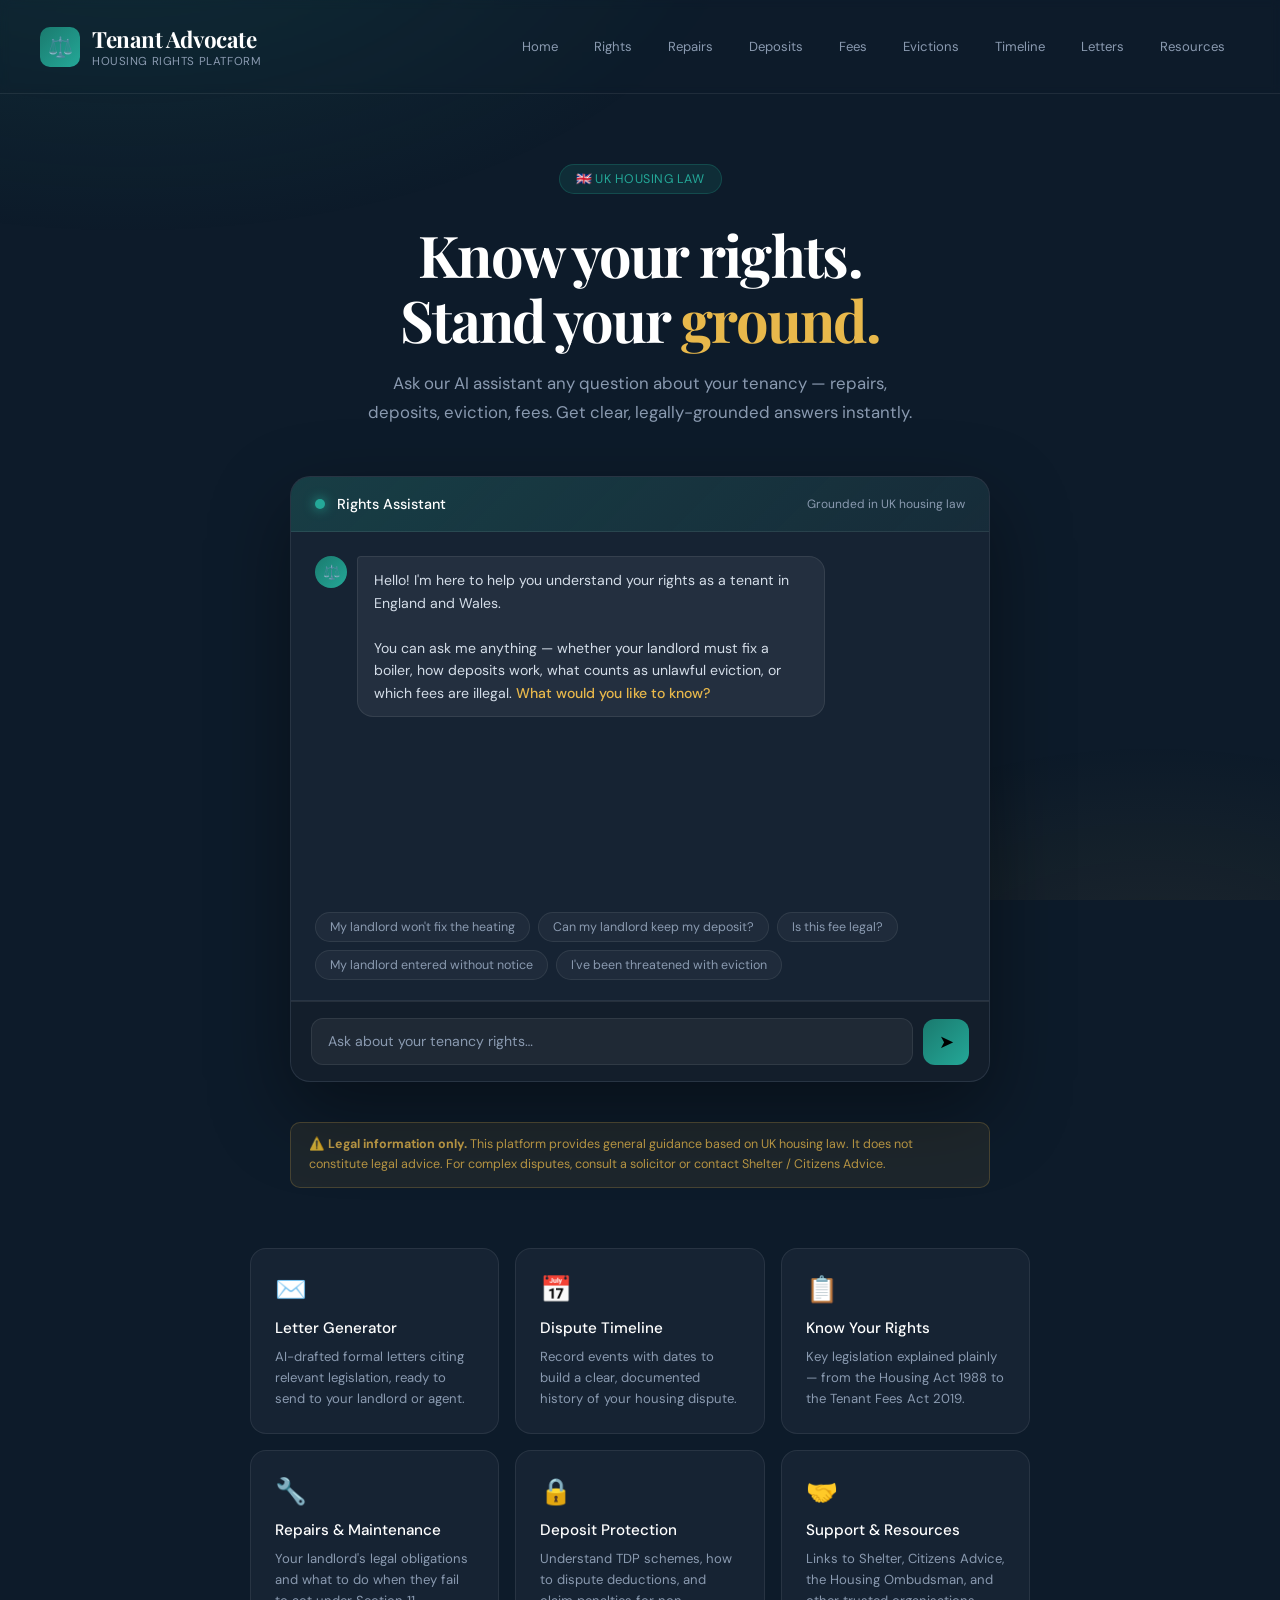
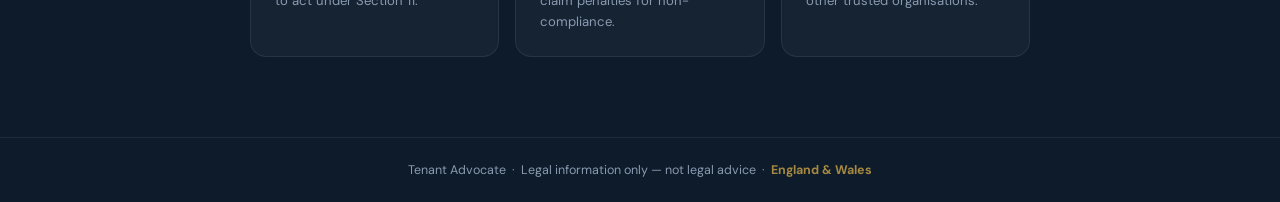
==== home.html @ 384cc223 "Create home.html html home page alternative claude.ai ver 1" ====
<!DOCTYPE html>
<html lang="en">
<head>
<meta charset="UTF-8">
<meta name="viewport" content="width=device-width, initial-scale=1.0">
<title>Tenant Advocate – Know Your Rights</title>
<link rel="preconnect" href="https://fonts.googleapis.com">
<link href="https://fonts.googleapis.com/css2?family=Playfair+Display:wght@600;700&family=DM+Sans:wght@300;400;500&display=swap" rel="stylesheet">
<style>
:root {
  --navy: #0d1b2a;
  --teal: #1a7a6e;
  --teal-light: #24a898;
  --gold: #e8b84b;
  --cream: #f8f4ec;
  --muted: #8a9ab0;
  --card-bg: #162333;
  --border: rgba(255,255,255,0.08);
}

*, *::before, *::after { box-sizing: border-box; margin: 0; padding: 0; }

body {
  font-family: 'DM Sans', sans-serif;
  background: var(--navy);
  color: #e8edf3;
  min-height: 100vh;
  overflow-x: hidden;
}

/* ─── BACKGROUND TEXTURE ─── */
body::before {
  content: '';
  position: fixed;
  inset: 0;
  background:
    radial-gradient(ellipse 80% 60% at 10% -10%, rgba(26,122,110,0.18) 0%, transparent 60%),
    radial-gradient(ellipse 60% 50% at 90% 110%, rgba(232,184,75,0.08) 0%, transparent 55%);
  pointer-events: none;
  z-index: 0;
}

/* ─── HEADER ─── */
header {
  position: relative;
  z-index: 10;
  padding: 24px 40px;
  display: flex;
  align-items: center;
  justify-content: space-between;
  border-bottom: 1px solid var(--border);
  backdrop-filter: blur(4px);
}

.logo {
  display: flex;
  align-items: center;
  gap: 12px;
}

.logo-icon {
  width: 40px; height: 40px;
  background: linear-gradient(135deg, var(--teal), var(--teal-light));
  border-radius: 10px;
  display: flex; align-items: center; justify-content: center;
  font-size: 20px;
}

.logo h1 {
  font-family: 'Playfair Display', serif;
  font-size: 1.4rem;
  color: #fff;
  letter-spacing: -0.02em;
}

.logo p {
  font-size: 0.72rem;
  color: var(--muted);
  letter-spacing: 0.05em;
  text-transform: uppercase;
}

nav {
  display: flex;
  gap: 6px;
  flex-wrap: wrap;
}

nav a {
  color: var(--muted);
  text-decoration: none;
  font-size: 0.82rem;
  padding: 6px 14px;
  border-radius: 20px;
  transition: all 0.2s;
  border: 1px solid transparent;
}

nav a:hover {
  color: #fff;
  border-color: var(--border);
  background: rgba(255,255,255,0.05);
}

/* ─── HERO ─── */
.hero {
  position: relative;
  z-index: 1;
  max-width: 860px;
  margin: 70px auto 0;
  padding: 0 40px;
  text-align: center;
}

.hero-badge {
  display: inline-flex;
  align-items: center;
  gap: 8px;
  background: rgba(26,122,110,0.2);
  border: 1px solid rgba(26,122,110,0.4);
  color: var(--teal-light);
  font-size: 0.78rem;
  padding: 6px 16px;
  border-radius: 20px;
  margin-bottom: 28px;
  letter-spacing: 0.04em;
  text-transform: uppercase;
}

.hero h2 {
  font-family: 'Playfair Display', serif;
  font-size: clamp(2.4rem, 5vw, 3.6rem);
  line-height: 1.12;
  letter-spacing: -0.03em;
  margin-bottom: 18px;
  color: #fff;
}

.hero h2 em {
  font-style: normal;
  color: var(--gold);
}

.hero p {
  font-size: 1.05rem;
  color: var(--muted);
  line-height: 1.7;
  max-width: 560px;
  margin: 0 auto 50px;
}

/* ─── AI CHAT WIDGET ─── */
.chat-container {
  position: relative;
  z-index: 1;
  max-width: 780px;
  margin: 0 auto 80px;
  padding: 0 40px;
}

.chat-card {
  background: var(--card-bg);
  border: 1px solid var(--border);
  border-radius: 20px;
  overflow: hidden;
  box-shadow: 0 30px 80px rgba(0,0,0,0.4);
}

.chat-header {
  background: linear-gradient(135deg, rgba(26,122,110,0.3), rgba(26,122,110,0.1));
  border-bottom: 1px solid var(--border);
  padding: 18px 24px;
  display: flex;
  align-items: center;
  gap: 12px;
}

.chat-header-dot {
  width: 10px; height: 10px;
  background: var(--teal-light);
  border-radius: 50%;
  box-shadow: 0 0 12px var(--teal-light);
  animation: pulse 2s infinite;
}

@keyframes pulse {
  0%, 100% { opacity: 1; }
  50% { opacity: 0.4; }
}

.chat-header h3 {
  font-size: 0.9rem;
  font-weight: 500;
  color: #fff;
}

.chat-header span {
  font-size: 0.75rem;
  color: var(--muted);
  margin-left: auto;
}

.chat-messages {
  height: 380px;
  overflow-y: auto;
  padding: 24px;
  display: flex;
  flex-direction: column;
  gap: 16px;
  scroll-behavior: smooth;
}

.chat-messages::-webkit-scrollbar { width: 4px; }
.chat-messages::-webkit-scrollbar-track { background: transparent; }
.chat-messages::-webkit-scrollbar-thumb { background: var(--border); border-radius: 2px; }

.msg {
  display: flex;
  gap: 10px;
  animation: fadeUp 0.3s ease;
}

@keyframes fadeUp {
  from { opacity: 0; transform: translateY(8px); }
  to { opacity: 1; transform: translateY(0); }
}

.msg.user { flex-direction: row-reverse; }

.msg-avatar {
  width: 32px; height: 32px;
  border-radius: 50%;
  flex-shrink: 0;
  display: flex; align-items: center; justify-content: center;
  font-size: 14px;
}

.msg.assistant .msg-avatar {
  background: linear-gradient(135deg, var(--teal), var(--teal-light));
}

.msg.user .msg-avatar {
  background: rgba(232,184,75,0.2);
  border: 1px solid rgba(232,184,75,0.3);
  color: var(--gold);
  font-size: 12px;
}

.msg-bubble {
  max-width: 72%;
  padding: 12px 16px;
  border-radius: 16px;
  font-size: 0.88rem;
  line-height: 1.6;
}

.msg.assistant .msg-bubble {
  background: rgba(255,255,255,0.06);
  border: 1px solid var(--border);
  border-top-left-radius: 4px;
  color: #d4dde8;
}

.msg.user .msg-bubble {
  background: rgba(26,122,110,0.25);
  border: 1px solid rgba(26,122,110,0.3);
  border-top-right-radius: 4px;
  color: #e8edf3;
}

.msg-bubble strong { color: var(--gold); font-weight: 500; }
.msg-bubble a { color: var(--teal-light); }

.typing-indicator {
  display: flex;
  gap: 5px;
  align-items: center;
  padding: 14px 16px;
}

.typing-indicator span {
  width: 7px; height: 7px;
  background: var(--muted);
  border-radius: 50%;
  animation: bounce 1.2s infinite;
}

.typing-indicator span:nth-child(2) { animation-delay: 0.2s; }
.typing-indicator span:nth-child(3) { animation-delay: 0.4s; }

@keyframes bounce {
  0%, 60%, 100% { transform: translateY(0); }
  30% { transform: translateY(-6px); }
}

.chat-input-row {
  border-top: 1px solid var(--border);
  padding: 16px 20px;
  display: flex;
  gap: 10px;
  align-items: flex-end;
  background: rgba(0,0,0,0.15);
}

.chat-input-row textarea {
  flex: 1;
  background: rgba(255,255,255,0.05);
  border: 1px solid var(--border);
  border-radius: 12px;
  color: #e8edf3;
  font-family: 'DM Sans', sans-serif;
  font-size: 0.88rem;
  padding: 12px 16px;
  resize: none;
  min-height: 46px;
  max-height: 120px;
  outline: none;
  transition: border-color 0.2s;
  line-height: 1.5;
}

.chat-input-row textarea:focus {
  border-color: rgba(26,122,110,0.5);
}

.chat-input-row textarea::placeholder { color: var(--muted); }

.send-btn {
  width: 46px; height: 46px;
  background: linear-gradient(135deg, var(--teal), var(--teal-light));
  border: none;
  border-radius: 12px;
  cursor: pointer;
  display: flex; align-items: center; justify-content: center;
  flex-shrink: 0;
  transition: opacity 0.2s, transform 0.15s;
  font-size: 18px;
}

.send-btn:hover { opacity: 0.9; transform: scale(1.05); }
.send-btn:disabled { opacity: 0.4; cursor: default; transform: none; }

/* ─── SUGGESTION CHIPS ─── */
.chips {
  padding: 0 24px 20px;
  display: flex;
  flex-wrap: wrap;
  gap: 8px;
  border-bottom: 1px solid var(--border);
}

.chip {
  background: rgba(255,255,255,0.04);
  border: 1px solid var(--border);
  color: var(--muted);
  font-size: 0.78rem;
  padding: 6px 14px;
  border-radius: 20px;
  cursor: pointer;
  transition: all 0.2s;
  font-family: 'DM Sans', sans-serif;
}

.chip:hover {
  background: rgba(26,122,110,0.15);
  border-color: rgba(26,122,110,0.35);
  color: var(--teal-light);
}

/* ─── FEATURE GRID ─── */
.features {
  position: relative;
  z-index: 1;
  max-width: 860px;
  margin: 0 auto 80px;
  padding: 0 40px;
  display: grid;
  grid-template-columns: repeat(auto-fit, minmax(240px, 1fr));
  gap: 16px;
}

.feature-card {
  background: var(--card-bg);
  border: 1px solid var(--border);
  border-radius: 16px;
  padding: 24px;
  text-decoration: none;
  color: inherit;
  transition: all 0.25s;
  position: relative;
  overflow: hidden;
}

.feature-card::after {
  content: '';
  position: absolute;
  bottom: 0; left: 0; right: 0;
  height: 2px;
  background: linear-gradient(90deg, var(--teal), var(--teal-light));
  transform: scaleX(0);
  transition: transform 0.3s;
}

.feature-card:hover { border-color: rgba(26,122,110,0.35); transform: translateY(-2px); }
.feature-card:hover::after { transform: scaleX(1); }

.feature-icon { font-size: 1.6rem; margin-bottom: 12px; }
.feature-card h3 { font-size: 0.95rem; font-weight: 500; margin-bottom: 8px; color: #fff; }
.feature-card p { font-size: 0.82rem; color: var(--muted); line-height: 1.6; }

/* ─── FOOTER ─── */
footer {
  position: relative;
  z-index: 1;
  border-top: 1px solid var(--border);
  padding: 24px 40px;
  text-align: center;
  color: var(--muted);
  font-size: 0.78rem;
}

footer strong { color: rgba(232,184,75,0.7); }

/* ─── DISCLAIMER ─── */
.disclaimer {
  position: relative;
  z-index: 1;
  max-width: 780px;
  margin: -40px auto 60px;
  padding: 0 40px;
}

.disclaimer p {
  background: rgba(232,184,75,0.07);
  border: 1px solid rgba(232,184,75,0.2);
  border-radius: 10px;
  padding: 12px 18px;
  font-size: 0.78rem;
  color: rgba(232,184,75,0.75);
  line-height: 1.6;
}

@media (max-width: 600px) {
  header { padding: 16px 20px; flex-direction: column; gap: 14px; }
  .hero, .chat-container, .features, .disclaimer { padding: 0 20px; }
  .hero h2 { font-size: 2rem; }
  nav { justify-content: center; }
}
</style>
</head>
<body>

<header>
  <div class="logo">
    <div class="logo-icon">⚖️</div>
    <div>
      <h1>Tenant Advocate</h1>
      <p>Housing Rights Platform</p>
    </div>
  </div>
  <nav>
    <a href="index.html">Home</a>
    <a href="pages/know-your-rights.html">Rights</a>
    <a href="pages/repairs.html">Repairs</a>
    <a href="pages/deposits.html">Deposits</a>
    <a href="pages/fees.html">Fees</a>
    <a href="pages/evictions.html">Evictions</a>
    <a href="pages/timeline-tool.html">Timeline</a>
    <a href="pages/letters.html">Letters</a>
    <a href="pages/resources.html">Resources</a>
  </nav>
</header>

<div class="hero">
  <div class="hero-badge">🇬🇧 UK Housing Law</div>
  <h2>Know your rights.<br>Stand your <em>ground.</em></h2>
  <p>Ask our AI assistant any question about your tenancy — repairs, deposits, eviction, fees. Get clear, legally-grounded answers instantly.</p>
</div>

<div class="chat-container">
  <div class="chat-card">
    <div class="chat-header">
      <div class="chat-header-dot"></div>
      <h3>Rights Assistant</h3>
      <span>Grounded in UK housing law</span>
    </div>

    <div class="chat-messages" id="chatMessages">
      <div class="msg assistant">
        <div class="msg-avatar">⚖️</div>
        <div class="msg-bubble">
          Hello! I'm here to help you understand your rights as a tenant in England and Wales.<br><br>
          You can ask me anything — whether your landlord must fix a boiler, how deposits work, what counts as unlawful eviction, or which fees are illegal. <strong>What would you like to know?</strong>
        </div>
      </div>
    </div>

    <div class="chips" id="suggestionChips">
      <button class="chip" onclick="sendChip(this)">My landlord won't fix the heating</button>
      <button class="chip" onclick="sendChip(this)">Can my landlord keep my deposit?</button>
      <button class="chip" onclick="sendChip(this)">Is this fee legal?</button>
      <button class="chip" onclick="sendChip(this)">My landlord entered without notice</button>
      <button class="chip" onclick="sendChip(this)">I've been threatened with eviction</button>
    </div>

    <div class="chat-input-row">
      <textarea id="chatInput" placeholder="Ask about your tenancy rights…" rows="1"
        onkeydown="if(event.key==='Enter'&&!event.shiftKey){event.preventDefault();sendMessage()}"
        oninput="autoResize(this)"></textarea>
      <button class="send-btn" id="sendBtn" onclick="sendMessage()">➤</button>
    </div>
  </div>
</div>

<div class="disclaimer">
  <p>⚠️ <strong>Legal information only.</strong> This platform provides general guidance based on UK housing law. It does not constitute legal advice. For complex disputes, consult a solicitor or contact Shelter / Citizens Advice.</p>
</div>

<div class="features">
  <a class="feature-card" href="pages/letters.html">
    <div class="feature-icon">✉️</div>
    <h3>Letter Generator</h3>
    <p>AI-drafted formal letters citing relevant legislation, ready to send to your landlord or agent.</p>
  </a>
  <a class="feature-card" href="pages/timeline-tool.html">
    <div class="feature-icon">📅</div>
    <h3>Dispute Timeline</h3>
    <p>Record events with dates to build a clear, documented history of your housing dispute.</p>
  </a>
  <a class="feature-card" href="pages/know-your-rights.html">
    <div class="feature-icon">📋</div>
    <h3>Know Your Rights</h3>
    <p>Key legislation explained plainly — from the Housing Act 1988 to the Tenant Fees Act 2019.</p>
  </a>
  <a class="feature-card" href="pages/repairs.html">
    <div class="feature-icon">🔧</div>
    <h3>Repairs & Maintenance</h3>
    <p>Your landlord's legal obligations and what to do when they fail to act under Section 11.</p>
  </a>
  <a class="feature-card" href="pages/deposits.html">
    <div class="feature-icon">🔒</div>
    <h3>Deposit Protection</h3>
    <p>Understand TDP schemes, how to dispute deductions, and claim penalties for non-compliance.</p>
  </a>
  <a class="feature-card" href="pages/resources.html">
    <div class="feature-icon">🤝</div>
    <h3>Support & Resources</h3>
    <p>Links to Shelter, Citizens Advice, the Housing Ombudsman, and other trusted organisations.</p>
  </a>
</div>

<footer>
  <p>Tenant Advocate &nbsp;·&nbsp; Legal information only — not legal advice &nbsp;·&nbsp; <strong>England & Wales</strong></p>
</footer>

<script>
const SYSTEM_PROMPT = `You are a knowledgeable tenant rights assistant specialising in English and Welsh housing law. You help tenants understand their rights in clear, plain English.

When answering:
- Always cite relevant legislation (e.g. Housing Act 1988, Landlord and Tenant Act 1985 s.11, Tenant Fees Act 2019, Housing Act 2004, Protection from Eviction Act 1977)
- Be concise but thorough — use short paragraphs, not walls of text
- Use **bold** for key legal terms or acts
- If a situation is urgent or serious (e.g. illegal eviction, no heat in winter), flag it clearly and recommend seeking immediate help from Shelter (0808 800 4444) or Citizens Advice
- Always remind the user at the end that this is legal information, not legal advice, if the query is complex
- Do not help with anything unrelated to housing/tenancy law
- Format responses to be readable in a chat interface`;

let conversationHistory = [];

async function sendMessage() {
  const input = document.getElementById('chatInput');
  const text = input.value.trim();
  if (!text) return;

  appendMessage('user', text);
  input.value = '';
  input.style.height = 'auto';
  
  document.getElementById('suggestionChips').style.display = 'none';

  const sendBtn = document.getElementById('sendBtn');
  sendBtn.disabled = true;

  // Show typing indicator
  const typingId = showTyping();

  conversationHistory.push({ role: 'user', content: text });

  try {
    const response = await fetch('https://api.anthropic.com/v1/messages', {
      method: 'POST',
      headers: { 'Content-Type': 'application/json' },
      body: JSON.stringify({
        model: 'claude-sonnet-4-20250514',
        max_tokens: 1000,
        system: SYSTEM_PROMPT,
        messages: conversationHistory
      })
    });

    const data = await response.json();
    removeTyping(typingId);

    const reply = data.content?.map(b => b.text || '').join('') || 'Sorry, I could not get a response. Please try again.';
    
    conversationHistory.push({ role: 'assistant', content: reply });
    appendMessage('assistant', formatText(reply));

  } catch (err) {
    removeTyping(typingId);
    appendMessage('assistant', 'I\'m having trouble connecting. Please check your connection and try again.');
  }

  sendBtn.disabled = false;
}

function sendChip(btn) {
  document.getElementById('chatInput').value = btn.textContent;
  sendMessage();
}

function appendMessage(role, html) {
  const msgs = document.getElementById('chatMessages');
  const div = document.createElement('div');
  div.className = `msg ${role}`;
  div.innerHTML = `
    <div class="msg-avatar">${role === 'assistant' ? '⚖️' : '👤'}</div>
    <div class="msg-bubble">${html}</div>
  `;
  msgs.appendChild(div);
  msgs.scrollTop = msgs.scrollHeight;
}

function showTyping() {
  const msgs = document.getElementById('chatMessages');
  const id = 'typing-' + Date.now();
  const div = document.createElement('div');
  div.className = 'msg assistant';
  div.id = id;
  div.innerHTML = `
    <div class="msg-avatar">⚖️</div>
    <div class="msg-bubble">
      <div class="typing-indicator">
        <span></span><span></span><span></span>
      </div>
    </div>
  `;
  msgs.appendChild(div);
  msgs.scrollTop = msgs.scrollHeight;
  return id;
}

function removeTyping(id) {
  const el = document.getElementById(id);
  if (el) el.remove();
}

function formatText(text) {
  return text
    .replace(/\*\*(.+?)\*\*/g, '<strong>$1</strong>')
    .replace(/\n\n/g, '</p><p>')
    .replace(/\n/g, '<br>')
    .replace(/^(.+)$/, '<p>$1</p>');
}

function autoResize(el) {
  el.style.height = 'auto';
  el.style.height = Math.min(el.scrollHeight, 120) + 'px';
}
</script>
</body>
</html>
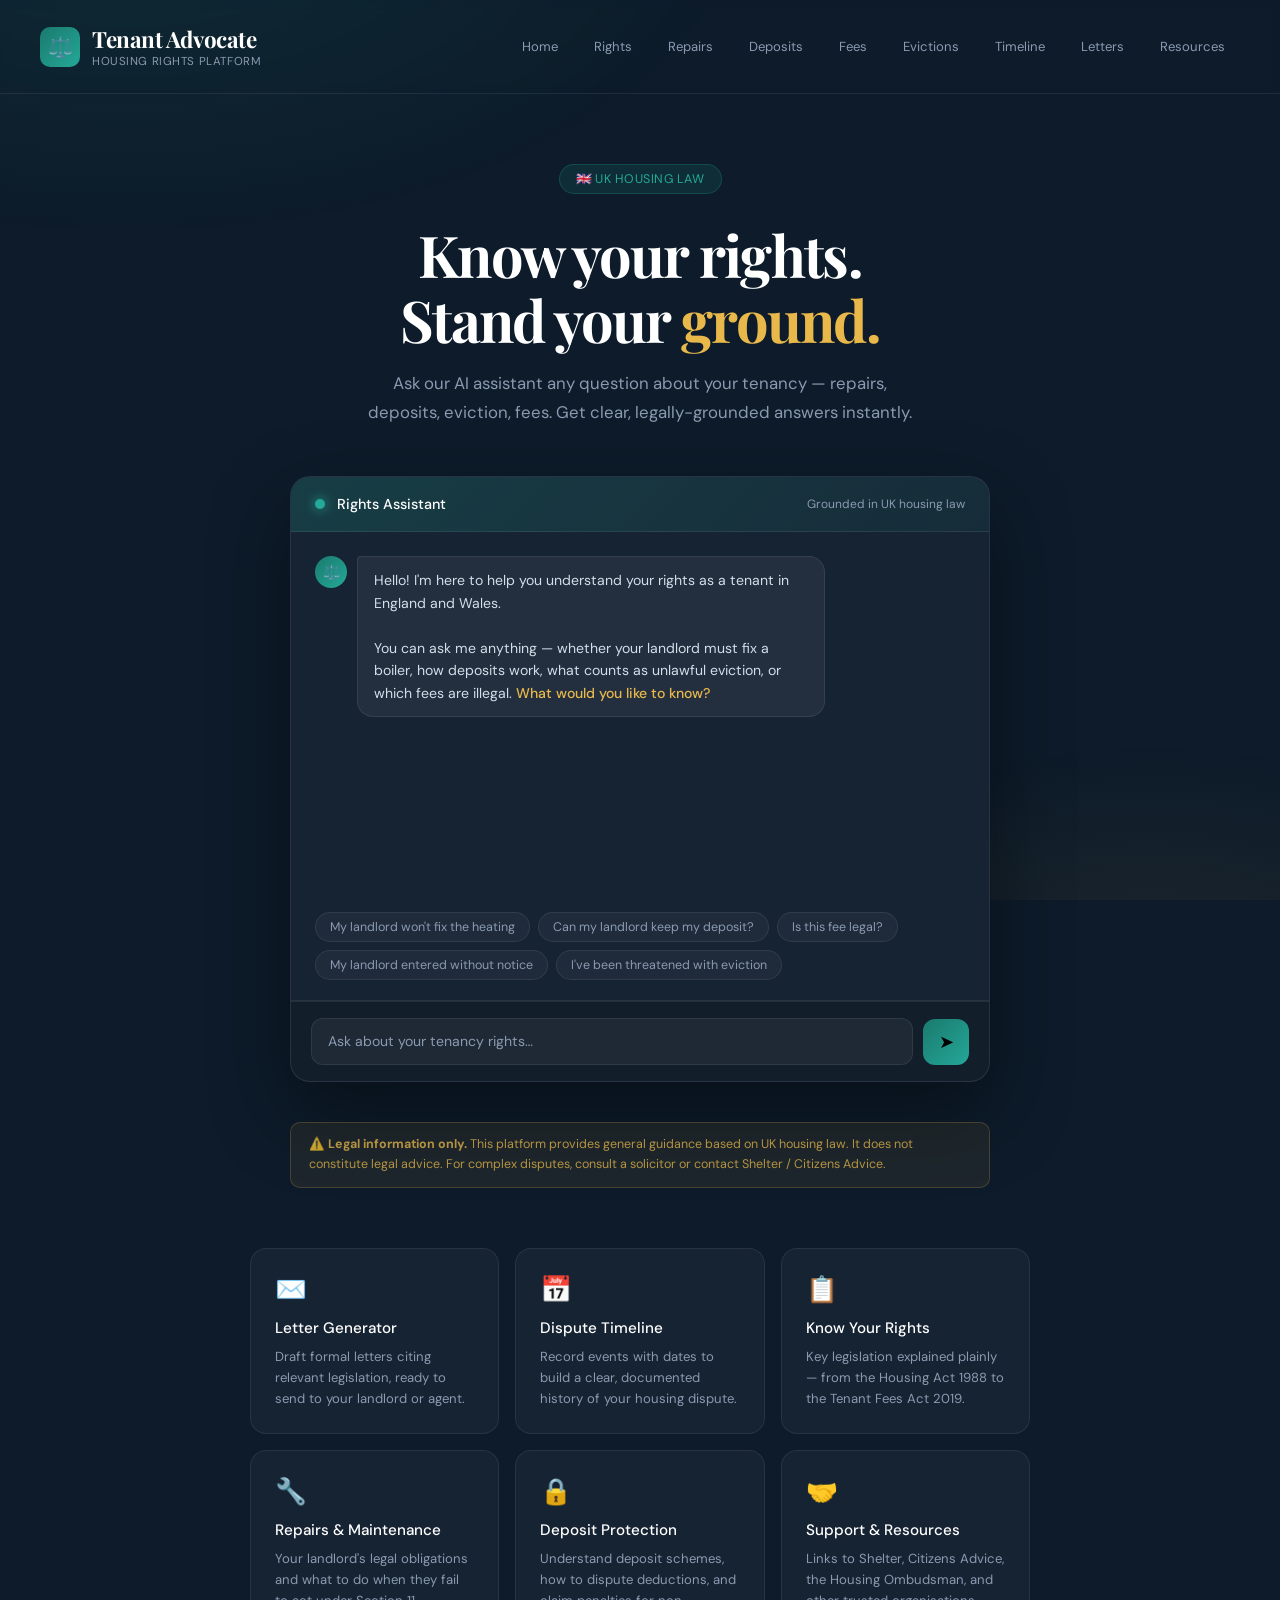
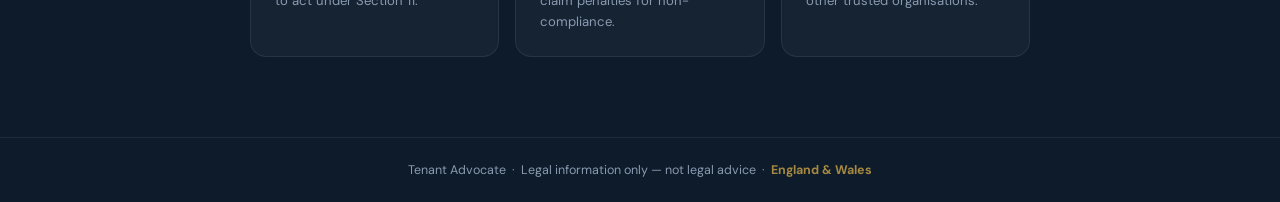
==== commit e09f1aff: "Update home.html removed reference to AI in letter generation" ====
--- a/home.html
+++ b/home.html
@@ -520,7 +520,7 @@
   <a class="feature-card" href="pages/letters.html">
     <div class="feature-icon">✉️</div>
     <h3>Letter Generator</h3>
-    <p>AI-drafted formal letters citing relevant legislation, ready to send to your landlord or agent.</p>
+    <p>Draft formal letters citing relevant legislation, ready to send to your landlord or agent.</p>
   </a>
   <a class="feature-card" href="pages/timeline-tool.html">
     <div class="feature-icon">📅</div>
@@ -540,7 +540,7 @@
   <a class="feature-card" href="pages/deposits.html">
     <div class="feature-icon">🔒</div>
     <h3>Deposit Protection</h3>
-    <p>Understand TDP schemes, how to dispute deductions, and claim penalties for non-compliance.</p>
+    <p>Understand deposit schemes, how to dispute deductions, and claim penalties for non-compliance.</p>
   </a>
   <a class="feature-card" href="pages/resources.html">
     <div class="feature-icon">🤝</div>
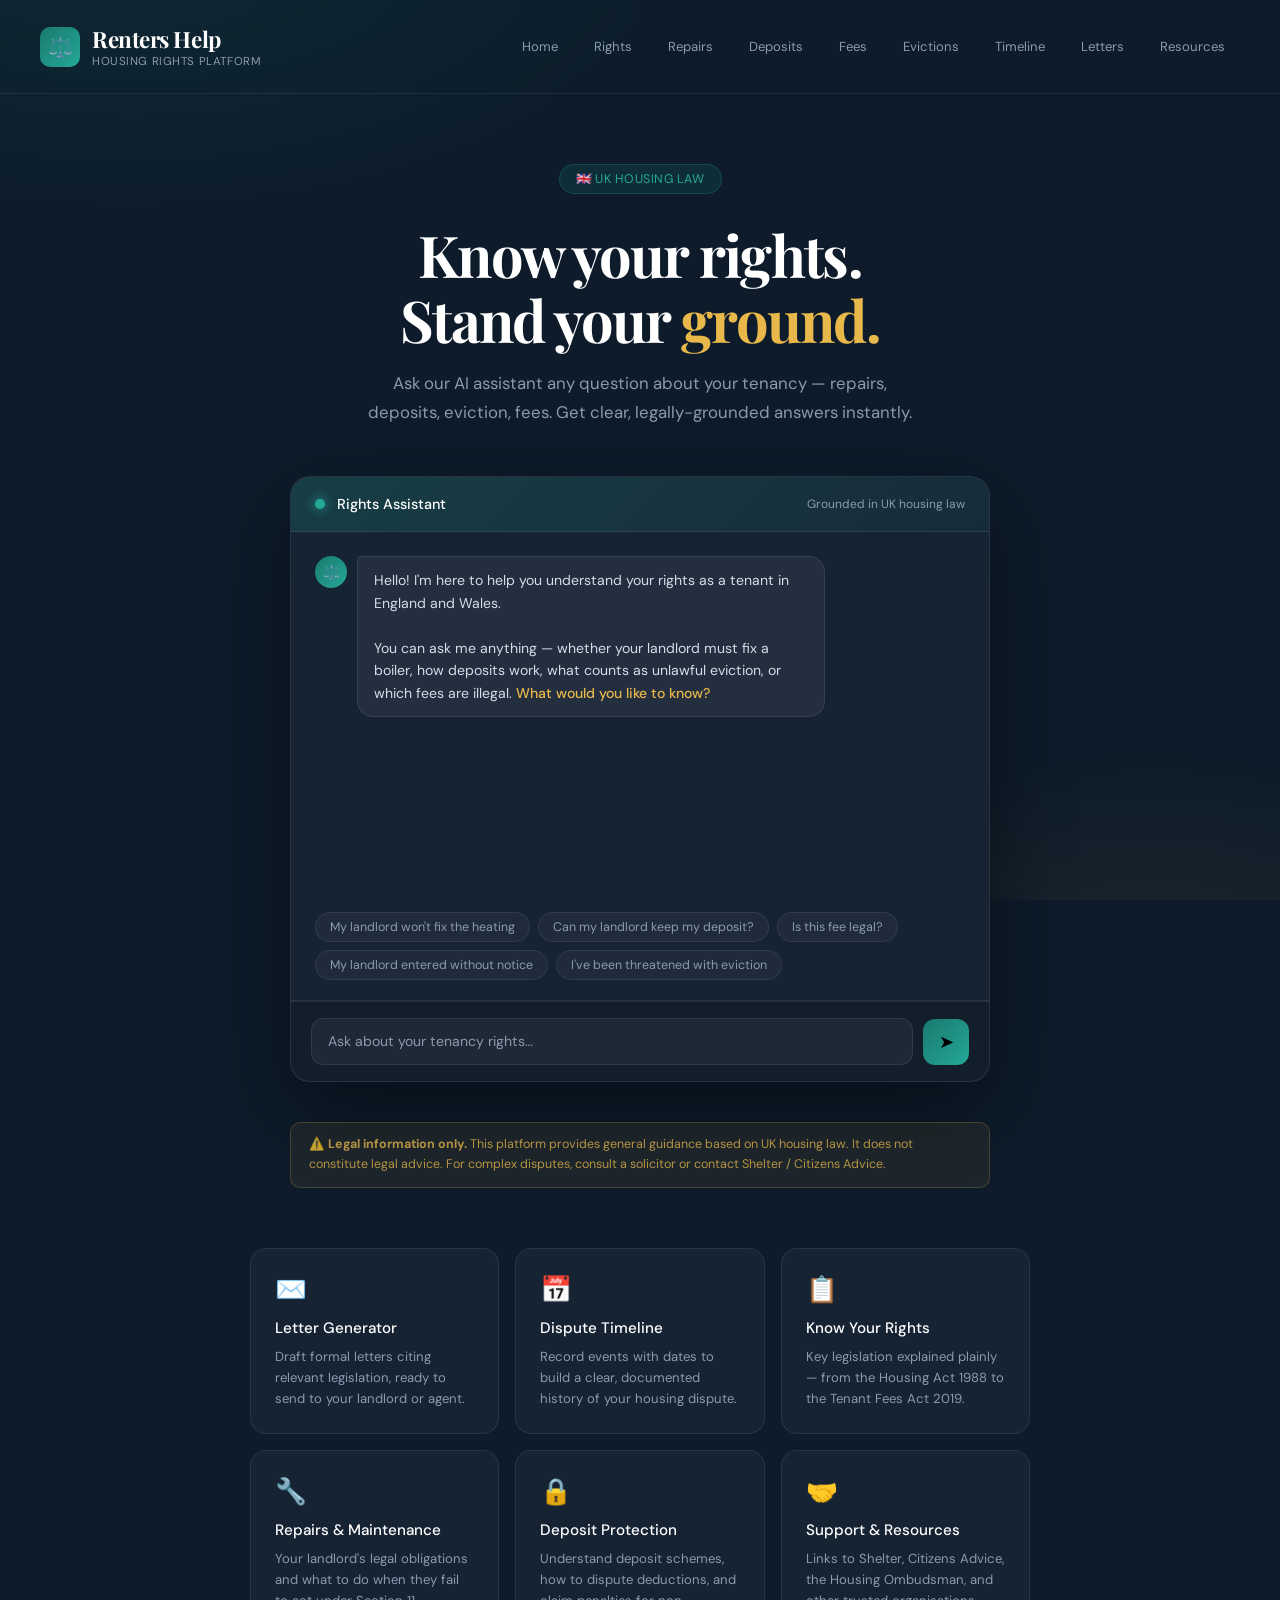
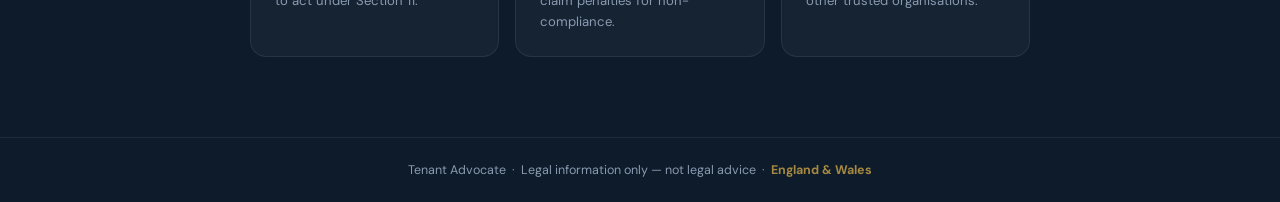
==== commit 2e2f9444: "Update home.html" ====
--- a/home.html
+++ b/home.html
@@ -3,7 +3,7 @@
 <head>
 <meta charset="UTF-8">
 <meta name="viewport" content="width=device-width, initial-scale=1.0">
-<title>Tenant Advocate – Know Your Rights</title>
+<title>Renters Help – Know Your Rights</title>
 <link rel="preconnect" href="https://fonts.googleapis.com">
 <link href="https://fonts.googleapis.com/css2?family=Playfair+Display:wght@600;700&family=DM+Sans:wght@300;400;500&display=swap" rel="stylesheet">
 <style>
@@ -454,7 +454,7 @@
   <div class="logo">
     <div class="logo-icon">⚖️</div>
     <div>
-      <h1>Tenant Advocate</h1>
+      <h1>Renters Help</h1>
       <p>Housing Rights Platform</p>
     </div>
   </div>
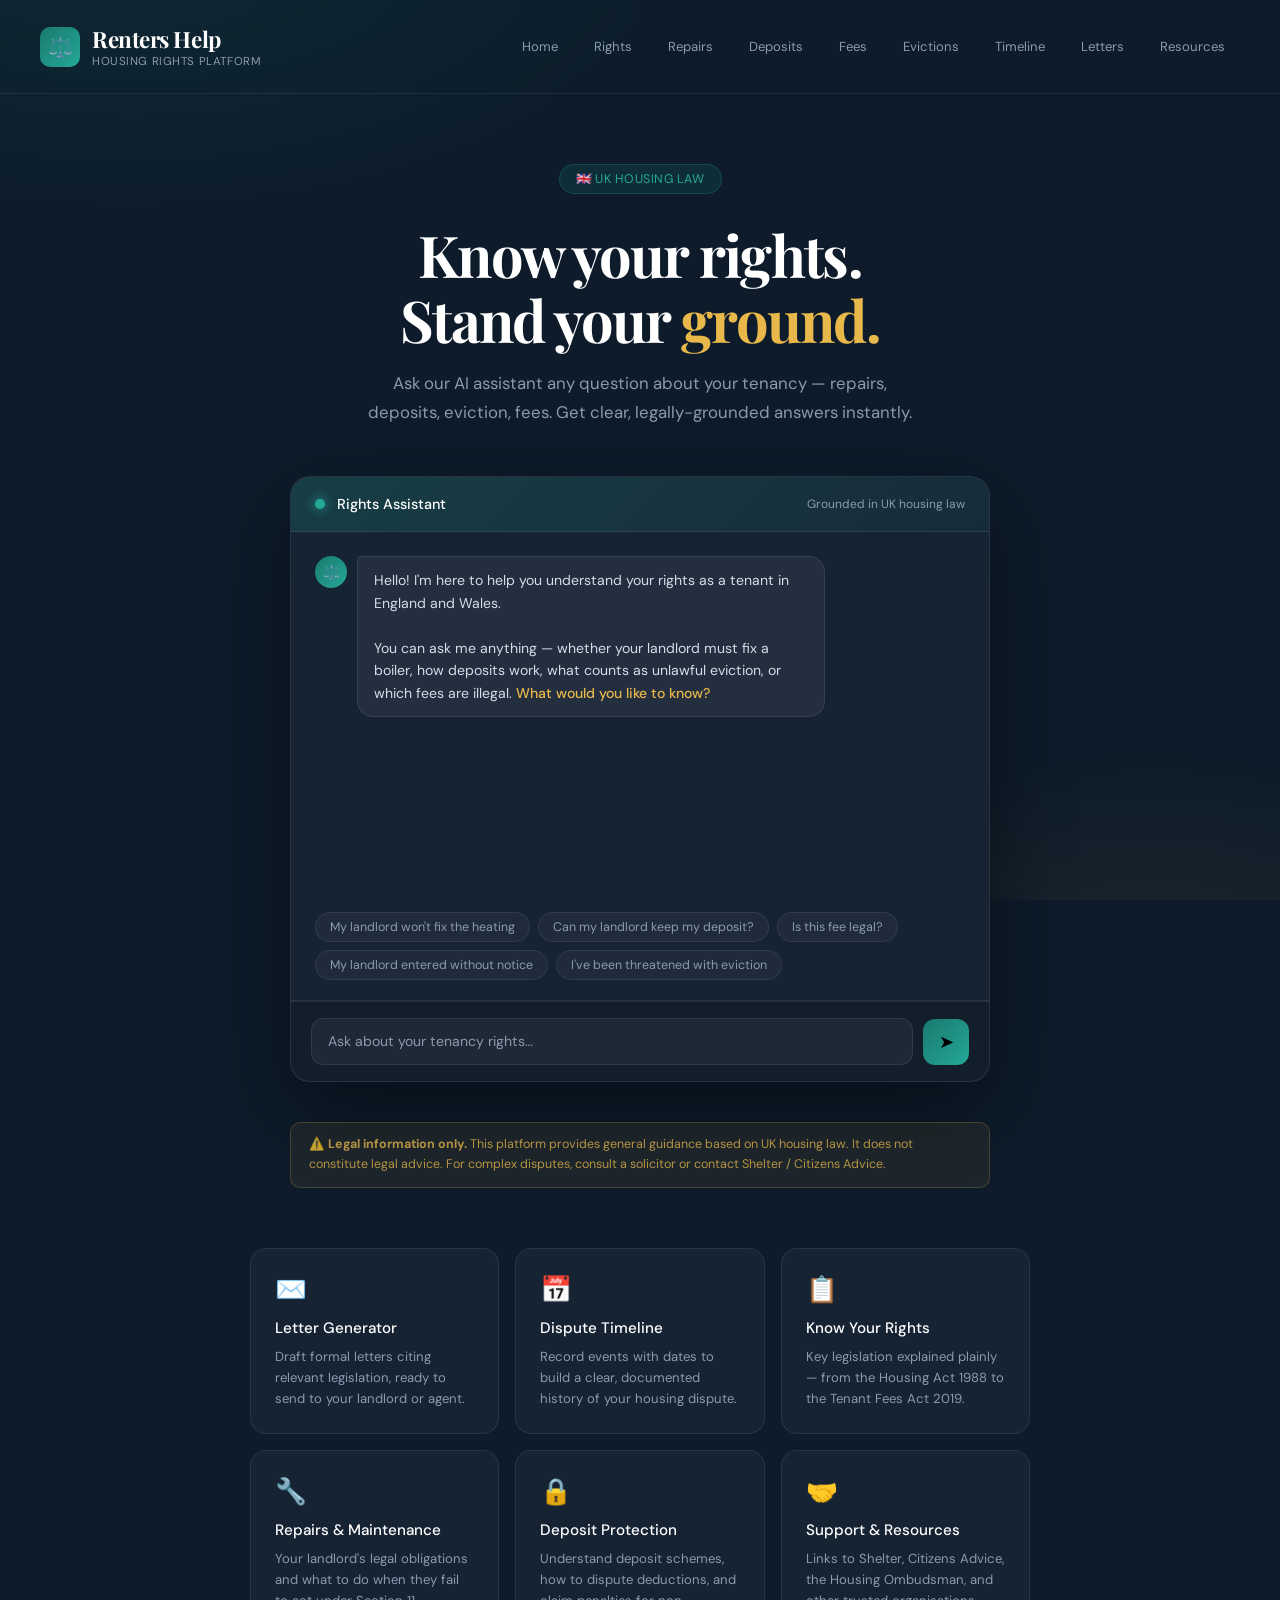
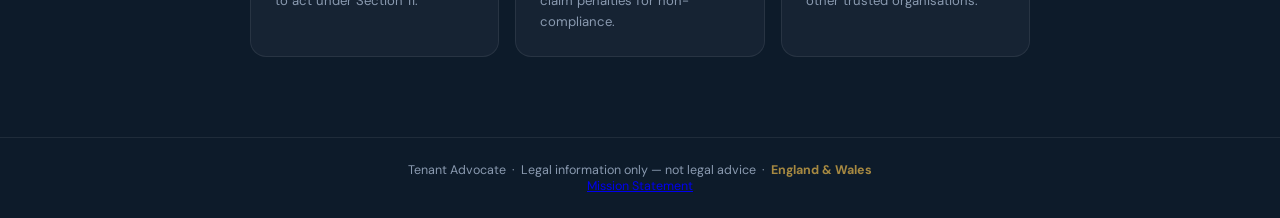
==== commit f5030103: "Update home.html" ====
--- a/home.html
+++ b/home.html
@@ -550,7 +550,7 @@
 </div>
 
 <footer>
-  <p>Tenant Advocate &nbsp;·&nbsp; Legal information only — not legal advice &nbsp;·&nbsp; <strong>England & Wales</strong></p>
+  <p>Tenant Advocate &nbsp;·&nbsp; Legal information only — not legal advice &nbsp;·&nbsp; <strong>England & Wales</strong></p> <a href="Statement.pdf">Mission Statement</a>
 </footer>
 
 <script>
